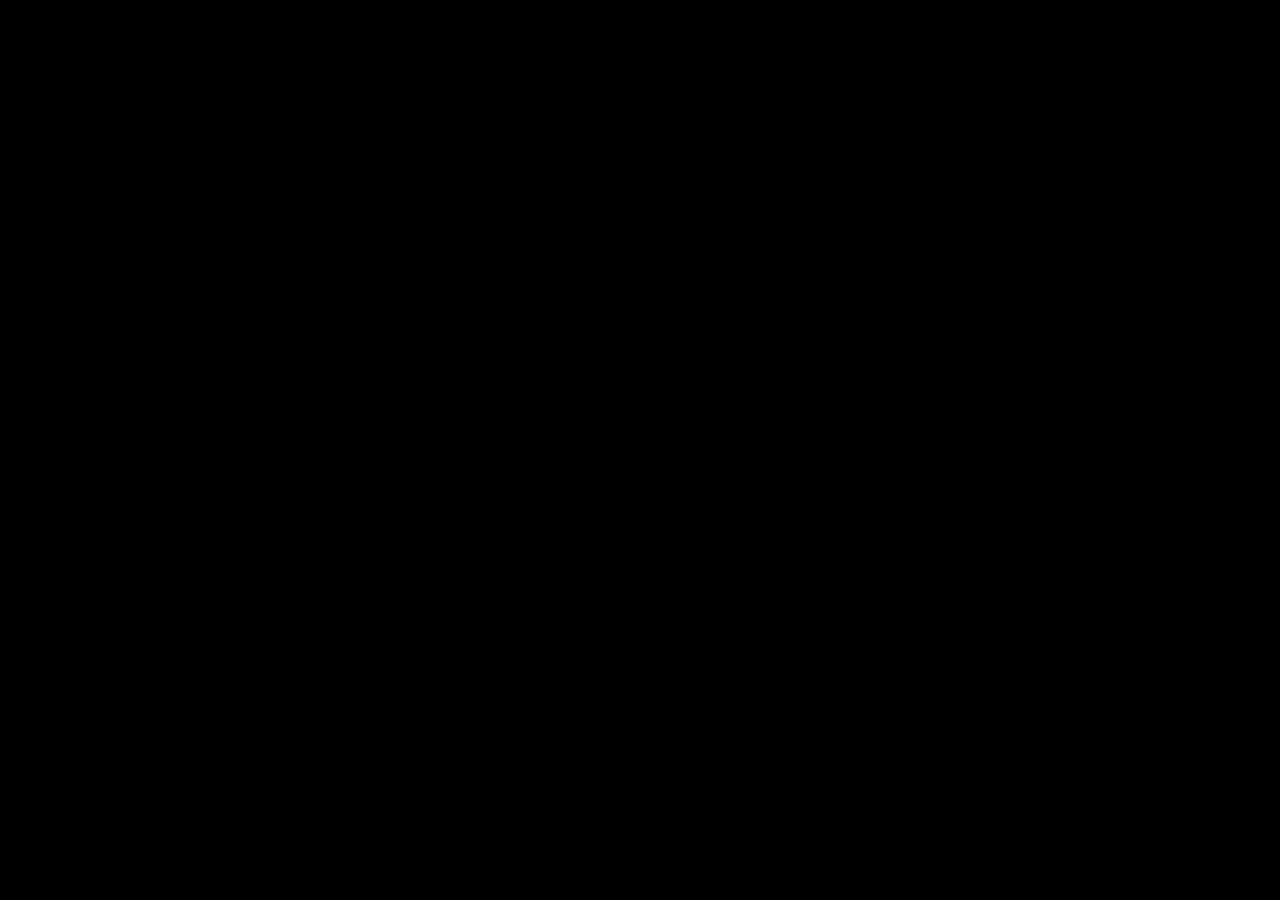
==== docs/index.html @ d2c429a2 "add file" ====
<!DOCTYPE html>
<html lang="ru">
	 <head>
	<meta charset="UTF-8">
	<meta http-equiv="X-UA-Compatible" content="IE=edge">
	<meta name="viewport" content="width=device-width, initial-scale=1.0">
	
	<link rel="stylesheet" type="text/css" href="./css/style.css">
	<title>Название страницы</title>     
</head>

	<body>


    <section class="parallax">
    
        <!-- <div class="parallax__front">
            <img src="./img/1.png" alt="">
            <img src="./img/3.png" alt="">
        </div> -->
        <div class="parallax__center">
        
        </div>
        <!-- <div class="parallax__back">
            <img src="./img/9.png" alt="">
            <img src="./img/background__man.jpg" alt="">
        </div> -->
    </section>


		
	
		<!-- <script src="https://code.jquery.com/jquery-3.6.1.min.js"></script> -->
		<script src="./js/script.js"></script>
		<script src="./js/parallax.js"></script>
	</body>
</html>
---- docs/css/style.css ----
@charset "UTF-8";
/*Обнуление*/
* {
  padding: 0;
  margin: 0;
  border: 0;
}

*, *:before, *:after {
  -moz-box-sizing: border-box;
  -webkit-box-sizing: border-box;
  box-sizing: border-box;
}

:focus, :active {
  outline: none;
}

a:focus, a:active {
  outline: none;
}

nav, footer, header, aside {
  display: block;
}

html, body {
  height: 100%;
  width: 100%;
  font-size: 100%;
  line-height: 1;
  font-size: 14px;
  -ms-text-size-adjust: 100%;
  -moz-text-size-adjust: 100%;
  -webkit-text-size-adjust: 100%;
}

input, button, textarea {
  font-family: inherit;
}

input::-ms-clear {
  display: none;
}

button {
  cursor: pointer;
}

button::-moz-focus-inner {
  padding: 0;
  border: 0;
}

a, a:visited {
  text-decoration: none;
}

a:hover {
  text-decoration: none;
}

ul li {
  list-style: none;
}

img {
  vertical-align: top;
}

h1, h2, h3, h4, h5, h6 {
  font-size: inherit;
  font-weight: inherit;
}

/*--------------------*/
@font-face {
  font-family: Gilroy;
  font-display: swap;
  src: url("../fonts/Gilroy-Regular.woff2") format("woff2"), url("../fonts/Gilroy-Regular.woff") format("woff");
  font-weight: 400;
  font-style: normal;
}
@font-face {
  font-family: Gilroy;
  font-display: swap;
  src: url("../fonts/Gilroy-Semibold.woff2") format("woff2"), url("../fonts/Gilroy-Semibold.woff") format("woff");
  font-weight: 600;
  font-style: normal;
}
@font-face {
  font-family: Gilroy;
  font-display: swap;
  src: url("../fonts/Gilroy-Medium.woff2") format("woff2"), url("../fonts/Gilroy-Medium.woff") format("woff");
  font-weight: 500;
  font-style: normal;
}
@font-face {
  font-family: Gilroy;
  font-display: swap;
  src: url("../fonts/Gilroy-Bold.woff2") format("woff2"), url("../fonts/Gilroy-Bold.woff") format("woff");
  font-weight: 700;
  font-style: normal;
}
body {
  font-family: "Gilroy";
  margin: 0;
  font-family: Helvetica, sans-serif;
  background-color: black;
}

.parallax {
  min-height: 100vh;
  background: url("../img/bg__stars.png");
  position: relative;
  overflow: hidden;
}
.parallax h1 {
  margin: 0;
  color: #fff;
  position: absolute;
  top: 50%;
  left: 50%;
  transform: translate(-50%, -50%);
  text-align: center;
  text-transform: uppercase;
  font-size: 2.5em;
  line-height: 1.4em;
}
.parallax__front, .parallax__back {
  position: absolute;
  top: 0;
  left: 0;
  width: 100%;
  height: 100%;
  pointer-events: none;
}
.parallax__front {
  z-index: 1;
}
.parallax__end {
  z-index: 0;
}
.parallax__front img, .parallax__back img {
  position: absolute;
}
.parallax__front img {
  /* box-shadow: 0 0 1.5em rgba(0, 0, 0, 0.5); */
  /* max-width: 220px; */
}
.parallax__back img {
  /* max-width: 380px; */
}
.parallax__front img:nth-child(1) {
  top: 35%;
  left: -5%;
  /* width: 13%; */
}
.parallax__front img:nth-child(2) {
  top: 65%;
  right: 60%;
  /* width: 16%; */
}
.parallax__back img:nth-child(1) {
  top: 45%;
  left: 30%;
  /* width: 16%; */
}
.parallax__back img:nth-child(2) {
  bottom: 0;
  left: 0;
  /* width: 100%; */
  max-width: 1400px;
}
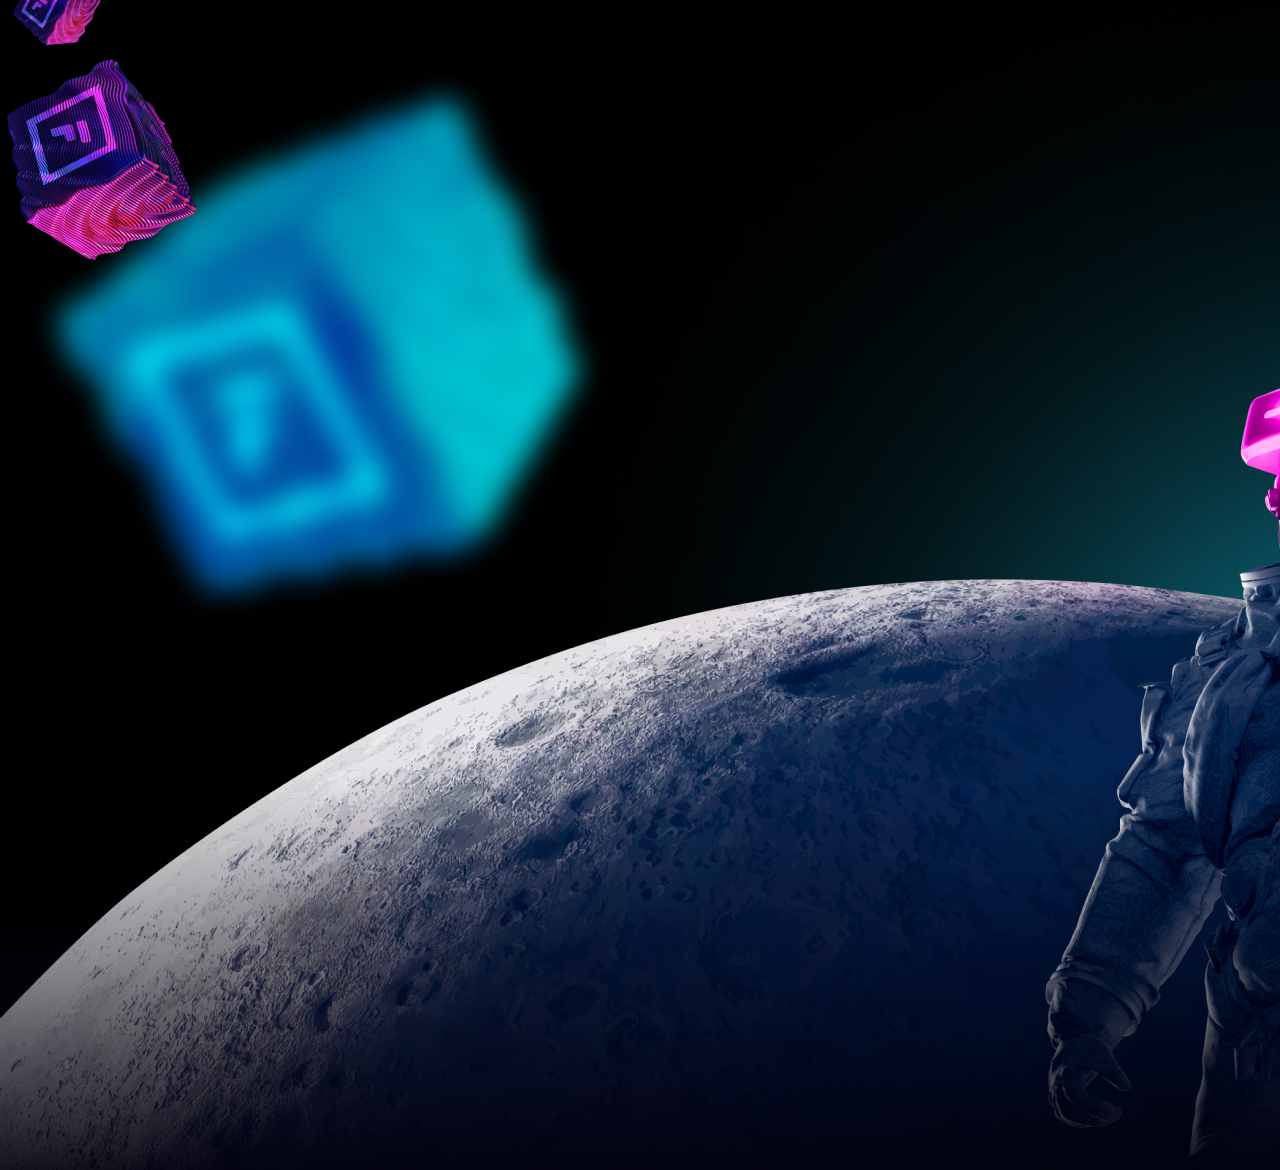
==== commit 46fb2e41: "fixed parallax" ====
--- a/docs/index.html
+++ b/docs/index.html
@@ -5,26 +5,24 @@
 	<meta http-equiv="X-UA-Compatible" content="IE=edge">
 	<meta name="viewport" content="width=device-width, initial-scale=1.0">
 	
-	<link rel="stylesheet" type="text/css" href="./css/style.css">
+	<link rel="stylesheet" type="text/css" href="./css/style.min.css">
 	<title>Название страницы</title>     
 </head>
 
 	<body>
 
 
-    <section class="parallax">
-    
-        <!-- <div class="parallax__front">
+    <section class="parallax parallax__container">
+        <div class="parallax__front">
             <img src="./img/1.png" alt="">
             <img src="./img/3.png" alt="">
-        </div> -->
+        </div>
         <div class="parallax__center">
-        
+            <img src="./img/new man2.png" alt="">
         </div>
-        <!-- <div class="parallax__back">
+        <div class="parallax__back">
             <img src="./img/9.png" alt="">
-            <img src="./img/background__man.jpg" alt="">
-        </div> -->
+        </div>
     </section>
 
 
--- a/docs/css/style.min.css
+++ b/docs/css/style.min.css
@@ -0,0 +1,168 @@
+@charset "UTF-8";
+/*Обнуление*/
+* {
+  padding: 0;
+  margin: 0;
+  border: 0;
+}
+
+*, *:before, *:after {
+  -moz-box-sizing: border-box;
+  -webkit-box-sizing: border-box;
+  box-sizing: border-box;
+}
+
+:focus, :active {
+  outline: none;
+}
+
+a:focus, a:active {
+  outline: none;
+}
+
+nav, footer, header, aside {
+  display: block;
+}
+
+html, body {
+  height: 100%;
+  width: 100%;
+  font-size: 100%;
+  line-height: 1;
+  font-size: 14px;
+  -ms-text-size-adjust: 100%;
+  -moz-text-size-adjust: 100%;
+  -webkit-text-size-adjust: 100%;
+}
+
+input, button, textarea {
+  font-family: inherit;
+}
+
+input::-ms-clear {
+  display: none;
+}
+
+button {
+  cursor: pointer;
+}
+
+button::-moz-focus-inner {
+  padding: 0;
+  border: 0;
+}
+
+a, a:visited {
+  text-decoration: none;
+}
+
+a:hover {
+  text-decoration: none;
+}
+
+ul li {
+  list-style: none;
+}
+
+img {
+  vertical-align: top;
+}
+
+h1, h2, h3, h4, h5, h6 {
+  font-size: inherit;
+  font-weight: inherit;
+}
+
+/*--------------------*/
+@font-face {
+  font-family: Gilroy;
+  font-display: swap;
+  src: url("../fonts/Gilroy-Regular.woff2") format("woff2"), url("../fonts/Gilroy-Regular.woff") format("woff");
+  font-weight: 400;
+  font-style: normal;
+}
+@font-face {
+  font-family: Gilroy;
+  font-display: swap;
+  src: url("../fonts/Gilroy-Semibold.woff2") format("woff2"), url("../fonts/Gilroy-Semibold.woff") format("woff");
+  font-weight: 600;
+  font-style: normal;
+}
+@font-face {
+  font-family: Gilroy;
+  font-display: swap;
+  src: url("../fonts/Gilroy-Medium.woff2") format("woff2"), url("../fonts/Gilroy-Medium.woff") format("woff");
+  font-weight: 500;
+  font-style: normal;
+}
+@font-face {
+  font-family: Gilroy;
+  font-display: swap;
+  src: url("../fonts/Gilroy-Bold.woff2") format("woff2"), url("../fonts/Gilroy-Bold.woff") format("woff");
+  font-weight: 700;
+  font-style: normal;
+}
+body {
+  font-family: "Gilroy";
+  margin: 0;
+  font-family: Helvetica, sans-serif;
+  background-color: black;
+}
+
+[class*=__container] {
+  max-width: 1920px;
+  margin: 0 auto;
+}
+
+.parallax {
+  display: flex;
+  height: 1170px;
+  background: url("../img/bg_effects.png") no-repeat;
+  position: relative;
+  overflow: hidden;
+}
+.parallax__front, .parallax__back, .parallax__front {
+  position: absolute;
+  top: 0;
+  left: 0;
+  width: 100%;
+  height: 100%;
+  pointer-events: none;
+}
+.parallax__end {
+  z-index: 0;
+}
+.parallax__center {
+  z-index: 1;
+}
+.parallax__front {
+  z-index: 2;
+}
+.parallax__front img, .parallax__back img, .parallax__center img {
+  position: absolute;
+}
+.parallax__front img {
+  /* box-shadow: 0 0 1.5em rgba(0, 0, 0, 0.5); */
+  /* max-width: 220px; */
+}
+.parallax__back img {
+  /* max-width: 380px; */
+}
+.parallax__front img:nth-child(1) {
+  margin-top: -50px;
+  /* width: 13%; */
+}
+.parallax__front img:nth-child(2) {
+  margin-top: 50px;
+  /* width: 16%; */
+}
+.parallax__back img:nth-child(1) {
+  margin-top: 50px;
+  /* width: 16%; */
+}
+.parallax__back img:nth-child(2) {
+  /* width: 100%; */
+}
+.parallax__center img:nth-child(1) {
+  width: 1920px;
+}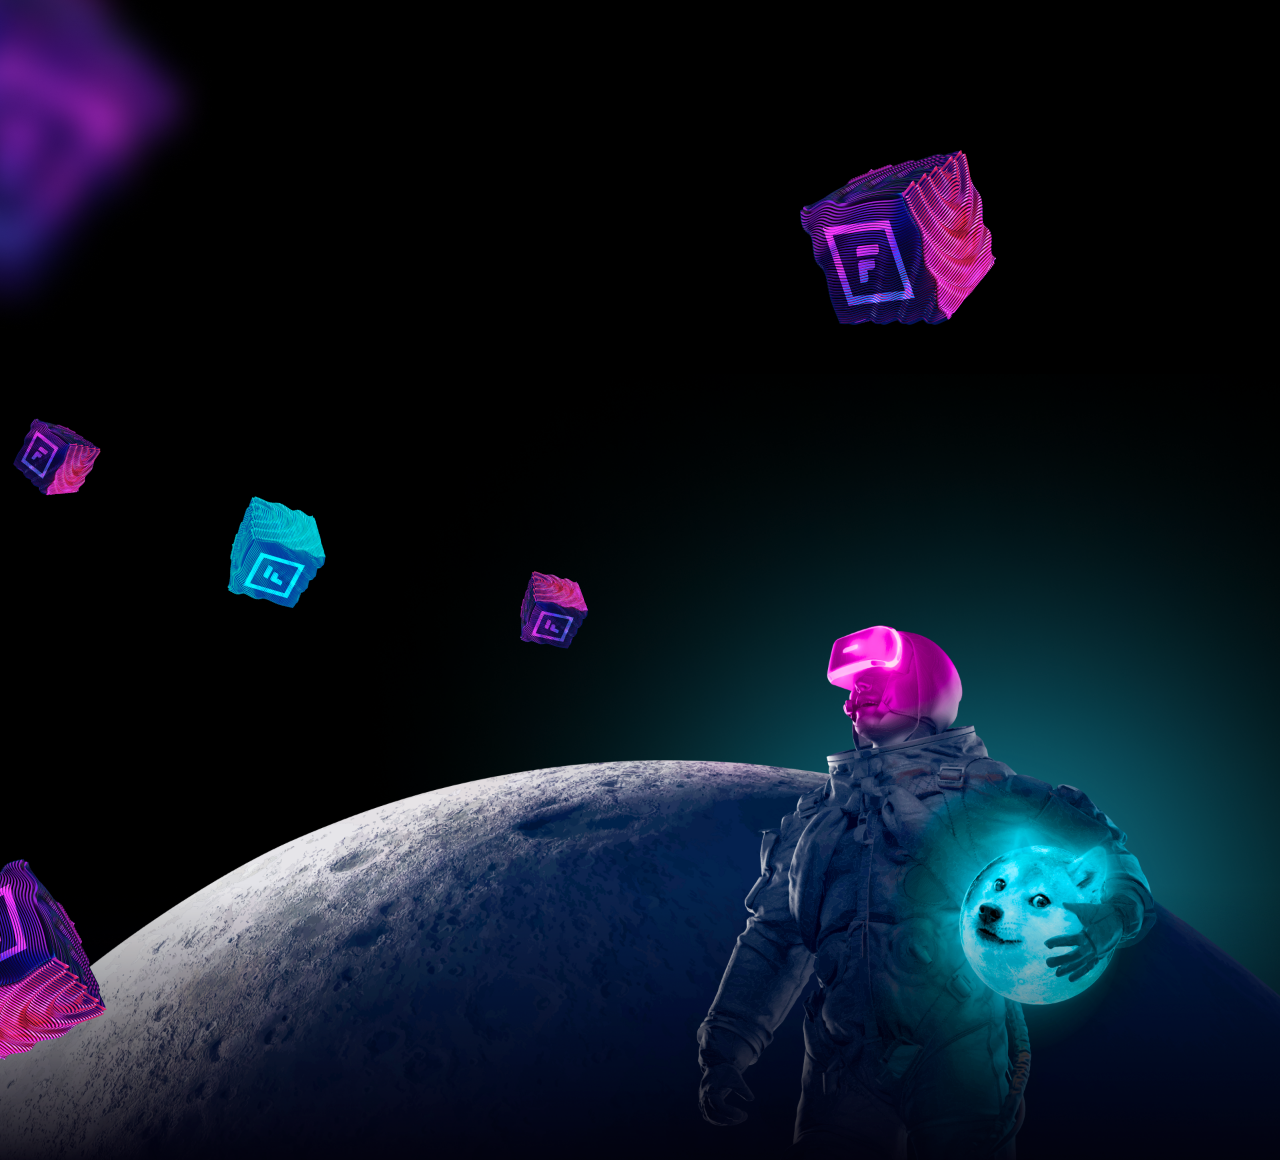
==== commit dbbb6f90: "final parallax" ====
--- a/docs/index.html
+++ b/docs/index.html
@@ -14,21 +14,35 @@
 
     <section class="parallax parallax__container">
         <div class="parallax__front">
-            <img src="./img/1.png" alt="">
-            <img src="./img/3.png" alt="">
+            <img src="./img/3.png" alt=""> 
+            <img src="./img/5.png" alt=""> 
         </div>
         <div class="parallax__center">
             <img src="./img/new man2.png" alt="">
         </div>
         <div class="parallax__back">
-            <img src="./img/9.png" alt="">
+           
+            <img src="./img/1.png" alt="">
+            <img src="./img/2.png" alt=""> 
+            <img src="./img/4.png" alt=""> 
+            <img src="./img/7.png" alt=""> 
+            <img src="./img/8.png" alt=""> 
+        
+           
+
+        </div>
+        <div class="parallax__way">
+        <img src="./img/0.png" alt="">
+        <img src="./img/9.png" alt=""> 
+           
+
         </div>
     </section>
 
 
 		
 	
-		<!-- <script src="https://code.jquery.com/jquery-3.6.1.min.js"></script> -->
+		<script src="https://code.jquery.com/jquery-3.6.1.min.js"></script>
 		<script src="./js/script.js"></script>
 		<script src="./js/parallax.js"></script>
 	</body>
--- a/docs/css/style.min.css
+++ b/docs/css/style.min.css
@@ -116,12 +116,12 @@
 
 .parallax {
   display: flex;
-  height: 1170px;
+  height: 1160px;
   background: url("../img/bg_effects.png") no-repeat;
   position: relative;
   overflow: hidden;
 }
-.parallax__front, .parallax__back, .parallax__front {
+.parallax__front, .parallax__back, .parallax__front, .parallax__way {
   position: absolute;
   top: 0;
   left: 0;
@@ -129,40 +129,71 @@
   height: 100%;
   pointer-events: none;
 }
-.parallax__end {
+.parallax__way {
   z-index: 0;
 }
-.parallax__center {
+.parallax__end {
   z-index: 1;
 }
-.parallax__front {
+.parallax__center {
   z-index: 2;
 }
-.parallax__front img, .parallax__back img, .parallax__center img {
+.parallax__front {
+  z-index: 3;
+}
+.parallax__front img, .parallax__back img, .parallax__center img, .parallax__way img {
   position: absolute;
 }
-.parallax__front img {
-  /* box-shadow: 0 0 1.5em rgba(0, 0, 0, 0.5); */
-  /* max-width: 220px; */
+.parallax__way img:nth-child(1) {
+  margin-top: -200px;
+  margin-left: -330px;
+  /* width: 13%; */
 }
-.parallax__back img {
-  /* max-width: 380px; */
+.parallax__way img:nth-child(2) {
+  margin-top: -50px;
+  margin-left: 1700px;
 }
 .parallax__front img:nth-child(1) {
-  margin-top: -50px;
+  margin-top: 850px;
+  margin-left: -90px;
   /* width: 13%; */
 }
 .parallax__front img:nth-child(2) {
-  margin-top: 50px;
+  margin-top: 150px;
+  margin-left: 800px;
   /* width: 16%; */
 }
+.parallax__center img:nth-child(1) {
+  position: absolute;
+  bottom: 0;
+  width: 100%;
+}
 .parallax__back img:nth-child(1) {
-  margin-top: 50px;
+  margin-top: 400px;
   /* width: 16%; */
 }
 .parallax__back img:nth-child(2) {
-  /* width: 100%; */
+  margin-top: 480px;
+  margin-left: 200px;
+  /* width: 16%; */
 }
-.parallax__center img:nth-child(1) {
-  width: 1920px;
+.parallax__back img:nth-child(3) {
+  margin-top: 560px;
+  margin-left: 500px;
+  /* width: 16%; */
+}
+.parallax__back img:nth-child(4) {
+  margin-top: 50px;
+  margin-left: 1400px;
+  /* width: 16%; */
+}
+.parallax__back img:nth-child(5) {
+  margin-top: 550px;
+  margin-left: 1650px;
+  /* width: 16%; */
+}
+.parallax__back img:nth-child(6) {
+  margin-top: -50px;
+  margin-left: 1700px;
+  /* width: 16%; */
 }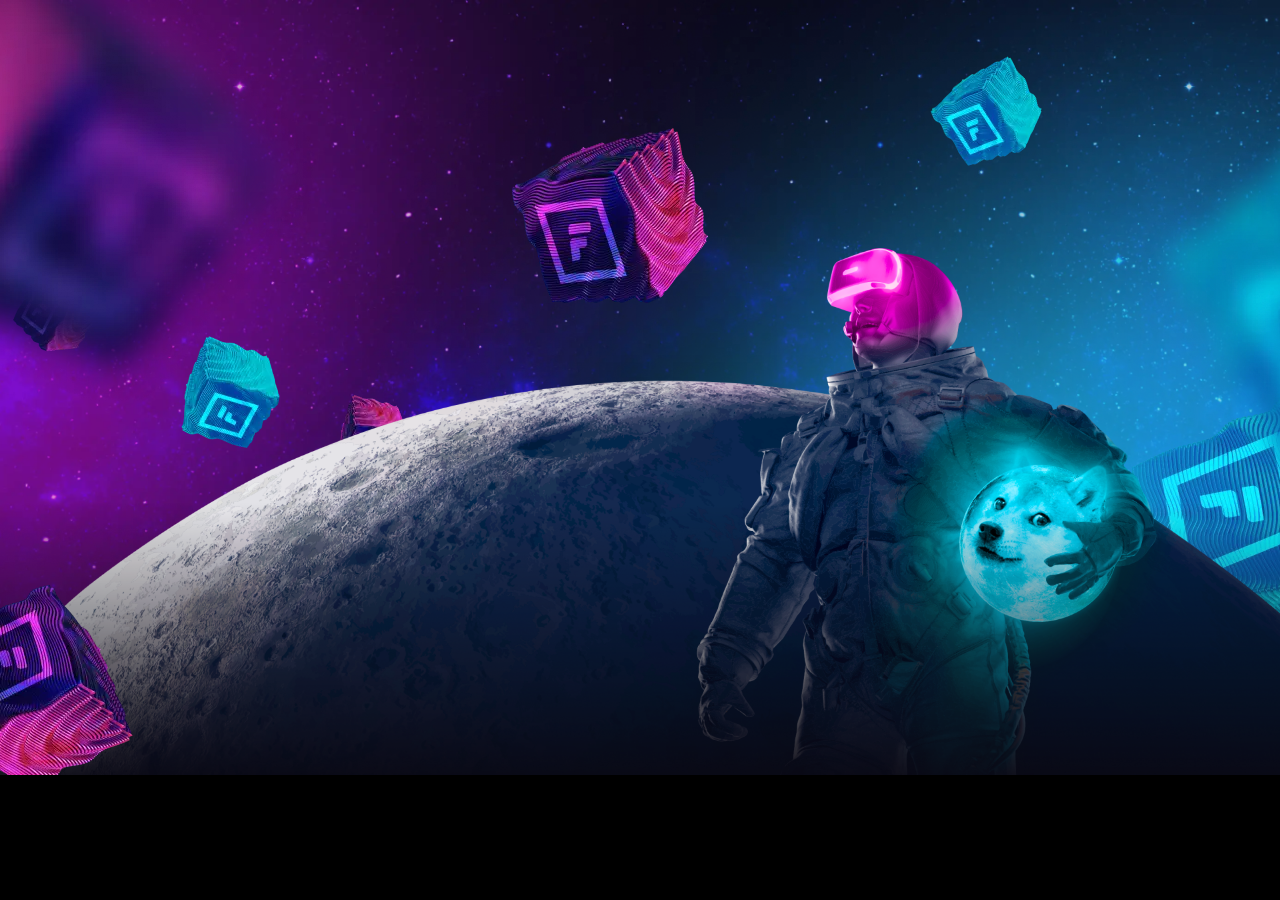
==== commit fed921cc: "fix-paralax and add webp" ====
--- a/docs/index.html
+++ b/docs/index.html
@@ -5,45 +5,42 @@
 	<meta http-equiv="X-UA-Compatible" content="IE=edge">
 	<meta name="viewport" content="width=device-width, initial-scale=1.0">
 	
-	<link rel="stylesheet" type="text/css" href="./css/style.min.css">
+	<link rel="stylesheet" type="text/css" href="./css/style.min.css?_v=20221122173001">
 	<title>Название страницы</title>     
 </head>
 
 	<body>
 
+    <section class="header header__container">
 
-    <section class="parallax parallax__container">
+    </section>
+
+    <section class="parallax parallax__box" >
         <div class="parallax__front">
-            <img src="./img/3.png" alt=""> 
-            <img src="./img/5.png" alt=""> 
+            <picture><source srcset="./img/3.webp" type="image/webp"><img src="./img/3.png" alt=""></picture> 
+            <picture><source srcset="./img/5.webp" type="image/webp"><img src="./img/5.png" alt=""></picture> 
         </div>
-        <div class="parallax__center">
+        <div class="parallax__center" >
             <img src="./img/new man2.png" alt="">
         </div>
         <div class="parallax__back">
-           
-            <img src="./img/1.png" alt="">
-            <img src="./img/2.png" alt=""> 
-            <img src="./img/4.png" alt=""> 
-            <img src="./img/7.png" alt=""> 
-            <img src="./img/8.png" alt=""> 
-        
-           
-
+            <picture><source srcset="./img/1.webp" type="image/webp"><img src="./img/1.png" alt=""></picture>
+            <picture><source srcset="./img/2.webp" type="image/webp"><img src="./img/2.png" alt=""></picture> 
+            <picture><source srcset="./img/4.webp" type="image/webp"><img src="./img/4.png" alt=""></picture> 
+            <picture><source srcset="./img/7.webp" type="image/webp"><img src="./img/7.png" alt=""></picture> 
+            <picture><source srcset="./img/8.webp" type="image/webp"><img src="./img/8.png" alt=""></picture> 
         </div>
         <div class="parallax__way">
-        <img src="./img/0.png" alt="">
-        <img src="./img/9.png" alt=""> 
-           
-
+        <picture><source srcset="./img/0.webp" type="image/webp"><img src="./img/0.png" alt=""></picture>
+        <picture><source srcset="./img/9.webp" type="image/webp"><img src="./img/9.png" alt=""></picture> 
         </div>
     </section>
 
 
 		
 	
-		<script src="https://code.jquery.com/jquery-3.6.1.min.js"></script>
-		<script src="./js/script.js"></script>
-		<script src="./js/parallax.js"></script>
+		<script src="https://code.jquery.com/jquery-3.6.1.min.js?_v=20221122173001"></script>
+		<script src="./js/script.js?_v=20221122173001"></script>
+		<script src="./js/parallax.js?_v=20221122173001"></script>
 	</body>
 </html>--- a/docs/css/style.min.css
+++ b/docs/css/style.min.css
@@ -1,199 +1 @@
-@charset "UTF-8";
-/*Обнуление*/
-* {
-  padding: 0;
-  margin: 0;
-  border: 0;
-}
-
-*, *:before, *:after {
-  -moz-box-sizing: border-box;
-  -webkit-box-sizing: border-box;
-  box-sizing: border-box;
-}
-
-:focus, :active {
-  outline: none;
-}
-
-a:focus, a:active {
-  outline: none;
-}
-
-nav, footer, header, aside {
-  display: block;
-}
-
-html, body {
-  height: 100%;
-  width: 100%;
-  font-size: 100%;
-  line-height: 1;
-  font-size: 14px;
-  -ms-text-size-adjust: 100%;
-  -moz-text-size-adjust: 100%;
-  -webkit-text-size-adjust: 100%;
-}
-
-input, button, textarea {
-  font-family: inherit;
-}
-
-input::-ms-clear {
-  display: none;
-}
-
-button {
-  cursor: pointer;
-}
-
-button::-moz-focus-inner {
-  padding: 0;
-  border: 0;
-}
-
-a, a:visited {
-  text-decoration: none;
-}
-
-a:hover {
-  text-decoration: none;
-}
-
-ul li {
-  list-style: none;
-}
-
-img {
-  vertical-align: top;
-}
-
-h1, h2, h3, h4, h5, h6 {
-  font-size: inherit;
-  font-weight: inherit;
-}
-
-/*--------------------*/
-@font-face {
-  font-family: Gilroy;
-  font-display: swap;
-  src: url("../fonts/Gilroy-Regular.woff2") format("woff2"), url("../fonts/Gilroy-Regular.woff") format("woff");
-  font-weight: 400;
-  font-style: normal;
-}
-@font-face {
-  font-family: Gilroy;
-  font-display: swap;
-  src: url("../fonts/Gilroy-Semibold.woff2") format("woff2"), url("../fonts/Gilroy-Semibold.woff") format("woff");
-  font-weight: 600;
-  font-style: normal;
-}
-@font-face {
-  font-family: Gilroy;
-  font-display: swap;
-  src: url("../fonts/Gilroy-Medium.woff2") format("woff2"), url("../fonts/Gilroy-Medium.woff") format("woff");
-  font-weight: 500;
-  font-style: normal;
-}
-@font-face {
-  font-family: Gilroy;
-  font-display: swap;
-  src: url("../fonts/Gilroy-Bold.woff2") format("woff2"), url("../fonts/Gilroy-Bold.woff") format("woff");
-  font-weight: 700;
-  font-style: normal;
-}
-body {
-  font-family: "Gilroy";
-  margin: 0;
-  font-family: Helvetica, sans-serif;
-  background-color: black;
-}
-
-[class*=__container] {
-  max-width: 1920px;
-  margin: 0 auto;
-}
-
-.parallax {
-  display: flex;
-  height: 1160px;
-  background: url("../img/bg_effects.png") no-repeat;
-  position: relative;
-  overflow: hidden;
-}
-.parallax__front, .parallax__back, .parallax__front, .parallax__way {
-  position: absolute;
-  top: 0;
-  left: 0;
-  width: 100%;
-  height: 100%;
-  pointer-events: none;
-}
-.parallax__way {
-  z-index: 0;
-}
-.parallax__end {
-  z-index: 1;
-}
-.parallax__center {
-  z-index: 2;
-}
-.parallax__front {
-  z-index: 3;
-}
-.parallax__front img, .parallax__back img, .parallax__center img, .parallax__way img {
-  position: absolute;
-}
-.parallax__way img:nth-child(1) {
-  margin-top: -200px;
-  margin-left: -330px;
-  /* width: 13%; */
-}
-.parallax__way img:nth-child(2) {
-  margin-top: -50px;
-  margin-left: 1700px;
-}
-.parallax__front img:nth-child(1) {
-  margin-top: 850px;
-  margin-left: -90px;
-  /* width: 13%; */
-}
-.parallax__front img:nth-child(2) {
-  margin-top: 150px;
-  margin-left: 800px;
-  /* width: 16%; */
-}
-.parallax__center img:nth-child(1) {
-  position: absolute;
-  bottom: 0;
-  width: 100%;
-}
-.parallax__back img:nth-child(1) {
-  margin-top: 400px;
-  /* width: 16%; */
-}
-.parallax__back img:nth-child(2) {
-  margin-top: 480px;
-  margin-left: 200px;
-  /* width: 16%; */
-}
-.parallax__back img:nth-child(3) {
-  margin-top: 560px;
-  margin-left: 500px;
-  /* width: 16%; */
-}
-.parallax__back img:nth-child(4) {
-  margin-top: 50px;
-  margin-left: 1400px;
-  /* width: 16%; */
-}
-.parallax__back img:nth-child(5) {
-  margin-top: 550px;
-  margin-left: 1650px;
-  /* width: 16%; */
-}
-.parallax__back img:nth-child(6) {
-  margin-top: -50px;
-  margin-left: 1700px;
-  /* width: 16%; */
-}+@charset "UTF-8";*{padding:0;margin:0;border:0}*,:after,:before{-webkit-box-sizing:border-box;box-sizing:border-box}:active,:focus{outline:0}a:active,a:focus{outline:0}aside,footer,header,nav{display:block}body,html{height:100%;width:100%;font-size:100%;line-height:1;font-size:14px;-ms-text-size-adjust:100%;-moz-text-size-adjust:100%;-webkit-text-size-adjust:100%}button,input,textarea{font-family:inherit}input::-ms-clear{display:none}button{cursor:pointer}button::-moz-focus-inner{padding:0;border:0}a,a:visited{text-decoration:none}a:hover{text-decoration:none}ul li{list-style:none}img{vertical-align:top}h1,h2,h3,h4,h5,h6{font-size:inherit;font-weight:inherit}@font-face{font-family:Gilroy;font-display:swap;src:url(../fonts/Gilroy-Regular.woff2) format("woff2"),url(../fonts/Gilroy-Regular.woff) format("woff");font-weight:400;font-style:normal}@font-face{font-family:Gilroy;font-display:swap;src:url(../fonts/Gilroy-Semibold.woff2) format("woff2"),url(../fonts/Gilroy-Semibold.woff) format("woff");font-weight:600;font-style:normal}@font-face{font-family:Gilroy;font-display:swap;src:url(../fonts/Gilroy-Medium.woff2) format("woff2"),url(../fonts/Gilroy-Medium.woff) format("woff");font-weight:500;font-style:normal}@font-face{font-family:Gilroy;font-display:swap;src:url(../fonts/Gilroy-Bold.woff2) format("woff2"),url(../fonts/Gilroy-Bold.woff) format("woff");font-weight:700;font-style:normal}body{font-family:Gilroy;margin:0;font-family:Helvetica,sans-serif;background-color:#000}[class*=__container]{max-width:1200px;margin:0 auto}[class*=__box]{max-width:1920px;margin:0 auto}.no-webp .parallax{background:url(../img/bg_effects.png) no-repeat}.parallax{display:-webkit-box;display:-ms-flexbox;display:flex;height:1160px;background-size:cover!important;position:relative;overflow:hidden}.parallax__back,.parallax__front,.parallax__way{position:absolute;top:0;left:0;width:100%;height:100%;pointer-events:none}.parallax__way{z-index:0}.parallax__end{z-index:1}.parallax__center{z-index:2}.parallax__front{z-index:3}.parallax__back picture,.parallax__center picture,.parallax__front picture,.parallax__way picture{position:absolute;left:50%}.parallax__way picture:nth-child(1){margin-top:-10%;margin-left:-68%;width:31%}.parallax__way picture:nth-child(2){margin-top:-1%;margin-left:37%;width:33%}.parallax__front picture:nth-child(1){margin-top:45%;margin-left:-55%;width:12%}.parallax__front picture:nth-child(2){margin-top:10%;margin-left:-10%;width:10%}.parallax__center{display:-webkit-box;display:-ms-flexbox;display:flex}.parallax__center *{position:absolute;left:0;bottom:0;width:100%;height:100%}.parallax__back picture:nth-child(1){margin-top:20%;margin-left:-50%;width:5%}.parallax__back picture:nth-child(2){margin-top:25%;margin-left:-38%;width:8%}.parallax__back picture:nth-child(3){margin-top:30%;margin-left:-25%;width:5%}.parallax__back picture:nth-child(4){margin-top:4%;margin-left:22%;width:8%}.parallax__back picture:nth-child(5){margin-top:30%;margin-left:38%;width:15%}@media (max-width:1900px){.parallax{height:1140px}}@media (max-width:1848px){.parallax{height:1120px}}@media (max-width:1816px){.parallax{height:1100px}}@media (max-width:1785px){.parallax{height:1090px}}@media (max-width:1765px){.parallax{height:1070px}}@media (max-width:1730px){.parallax{height:1050px}}@media (max-width:1700px){.parallax{height:1020px}}@media (max-width:1655px){.parallax{height:990px}}@media (max-width:1605px){.parallax{height:960px}}@media (max-width:1555px){.parallax{height:930px}}@media (max-width:1512px){.parallax{height:900px}}@media (max-width:1455px){.parallax{height:870px}}@media (max-width:1410px){.parallax{height:840px}}@media (max-width:1360px){.parallax{height:820px}}@media (max-width:1330px){.parallax{height:800px}}@media (max-width:1290px){.parallax{height:775px}}@media (max-width:1255px){.parallax{height:755px}}@media (max-width:1220px){.parallax{height:730px}}@media (max-width:1180px){.parallax{height:705px}}@media (max-width:1150px){.parallax{height:690px}}@media (max-width:1120px){.parallax{height:670px}}@media (max-width:1080px){.parallax{height:650px}}@media (max-width:1050px){.parallax{height:630px}}@media (max-width:1020px){.parallax{height:610px}}@media (max-width:990px){.parallax{height:590px}}@media (max-width:955px){.parallax{height:570px}}@media (max-width:920px){.parallax{height:550px}}@media (max-width:890px){.parallax{height:530px}}@media (max-width:860px){.parallax{height:520px}}@media (max-width:840px){.parallax{height:500px}}@media (max-width:810px){.parallax{height:480px}}@media (max-width:775px){.parallax{height:460px}}@media (max-width:745px){.parallax{height:445px}}@media (max-width:720px){.parallax{height:420px}}.webp .parallax{background:url(../img/bg_effects.webp) no-repeat}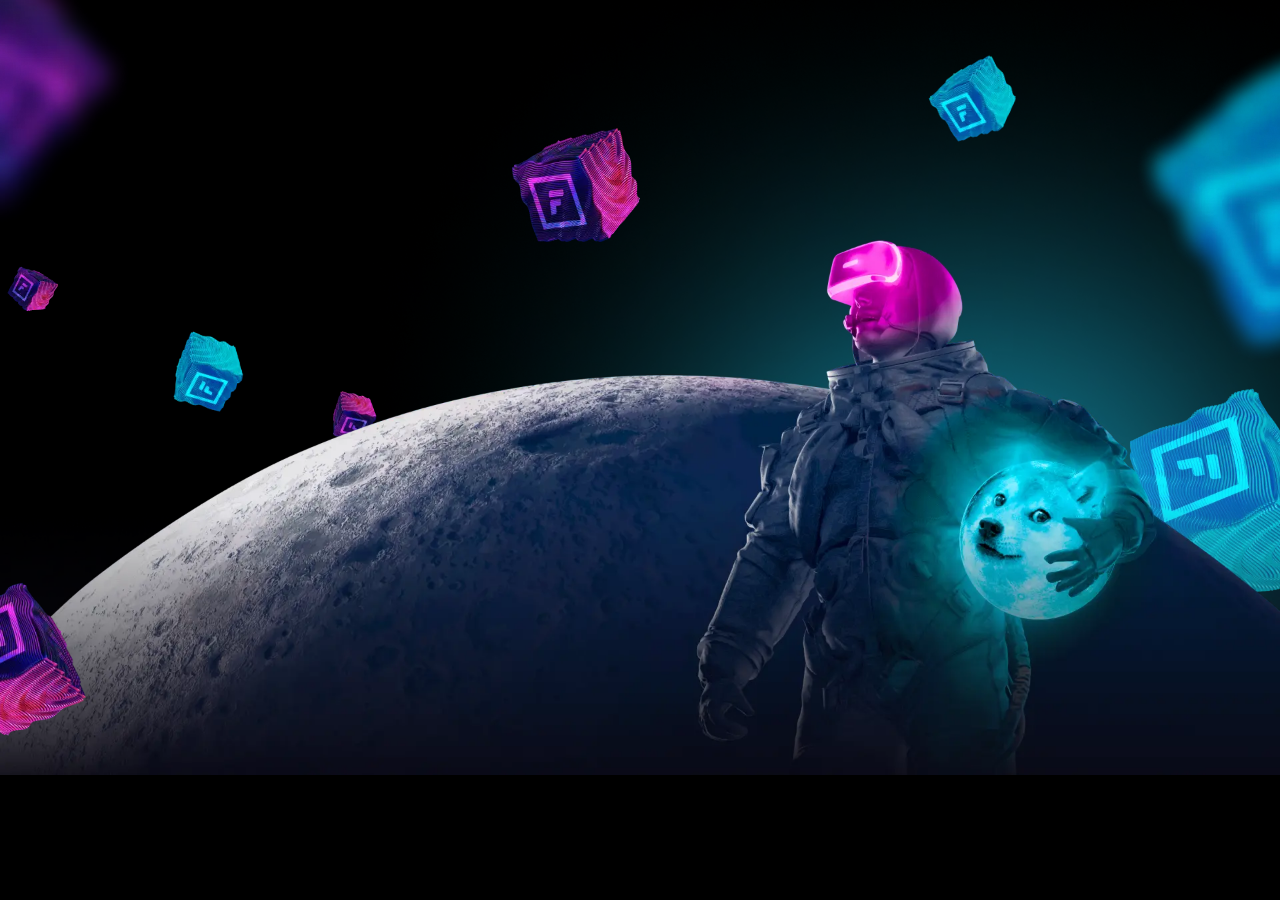
==== commit 06cf1dbf: "fix webp" ====
--- a/docs/index.html
+++ b/docs/index.html
@@ -5,7 +5,7 @@
 	<meta http-equiv="X-UA-Compatible" content="IE=edge">
 	<meta name="viewport" content="width=device-width, initial-scale=1.0">
 	
-	<link rel="stylesheet" type="text/css" href="./css/style.min.css?_v=20221122173001">
+	<link rel="stylesheet" type="text/css" href="./css/style.min.css">
 	<title>Название страницы</title>     
 </head>
 
@@ -17,30 +17,30 @@
 
     <section class="parallax parallax__box" >
         <div class="parallax__front">
-            <picture><source srcset="./img/3.webp" type="image/webp"><img src="./img/3.png" alt=""></picture> 
-            <picture><source srcset="./img/5.webp" type="image/webp"><img src="./img/5.png" alt=""></picture> 
+            <img src="./img/3.webp" alt=""> 
+            <img src="./img/5.webp" alt=""> 
         </div>
         <div class="parallax__center" >
-            <img src="./img/new man2.png" alt="">
+            <img src="./img/new man2.webp" alt="">
         </div>
         <div class="parallax__back">
-            <picture><source srcset="./img/1.webp" type="image/webp"><img src="./img/1.png" alt=""></picture>
-            <picture><source srcset="./img/2.webp" type="image/webp"><img src="./img/2.png" alt=""></picture> 
-            <picture><source srcset="./img/4.webp" type="image/webp"><img src="./img/4.png" alt=""></picture> 
-            <picture><source srcset="./img/7.webp" type="image/webp"><img src="./img/7.png" alt=""></picture> 
-            <picture><source srcset="./img/8.webp" type="image/webp"><img src="./img/8.png" alt=""></picture> 
+            <img src="./img/1.webp" alt="">
+            <img src="./img/2.webp" alt=""> 
+            <img src="./img/4.webp" alt=""> 
+            <img src="./img/7.webp" alt=""> 
+            <img src="./img/8.webp" alt=""> 
         </div>
         <div class="parallax__way">
-        <picture><source srcset="./img/0.webp" type="image/webp"><img src="./img/0.png" alt=""></picture>
-        <picture><source srcset="./img/9.webp" type="image/webp"><img src="./img/9.png" alt=""></picture> 
+        <img src="./img/0.webp" alt="">
+        <img src="./img/9.webp" alt=""> 
         </div>
     </section>
 
 
 		
 	
-		<script src="https://code.jquery.com/jquery-3.6.1.min.js?_v=20221122173001"></script>
-		<script src="./js/script.js?_v=20221122173001"></script>
-		<script src="./js/parallax.js?_v=20221122173001"></script>
+		<script src="https://code.jquery.com/jquery-3.6.1.min.js"></script>
+		<script src="./js/script.js"></script>
+		<script src="./js/parallax.js"></script>
 	</body>
 </html>--- a/docs/css/style.min.css
+++ b/docs/css/style.min.css
@@ -1 +1,376 @@
-@charset "UTF-8";*{padding:0;margin:0;border:0}*,:after,:before{-webkit-box-sizing:border-box;box-sizing:border-box}:active,:focus{outline:0}a:active,a:focus{outline:0}aside,footer,header,nav{display:block}body,html{height:100%;width:100%;font-size:100%;line-height:1;font-size:14px;-ms-text-size-adjust:100%;-moz-text-size-adjust:100%;-webkit-text-size-adjust:100%}button,input,textarea{font-family:inherit}input::-ms-clear{display:none}button{cursor:pointer}button::-moz-focus-inner{padding:0;border:0}a,a:visited{text-decoration:none}a:hover{text-decoration:none}ul li{list-style:none}img{vertical-align:top}h1,h2,h3,h4,h5,h6{font-size:inherit;font-weight:inherit}@font-face{font-family:Gilroy;font-display:swap;src:url(../fonts/Gilroy-Regular.woff2) format("woff2"),url(../fonts/Gilroy-Regular.woff) format("woff");font-weight:400;font-style:normal}@font-face{font-family:Gilroy;font-display:swap;src:url(../fonts/Gilroy-Semibold.woff2) format("woff2"),url(../fonts/Gilroy-Semibold.woff) format("woff");font-weight:600;font-style:normal}@font-face{font-family:Gilroy;font-display:swap;src:url(../fonts/Gilroy-Medium.woff2) format("woff2"),url(../fonts/Gilroy-Medium.woff) format("woff");font-weight:500;font-style:normal}@font-face{font-family:Gilroy;font-display:swap;src:url(../fonts/Gilroy-Bold.woff2) format("woff2"),url(../fonts/Gilroy-Bold.woff) format("woff");font-weight:700;font-style:normal}body{font-family:Gilroy;margin:0;font-family:Helvetica,sans-serif;background-color:#000}[class*=__container]{max-width:1200px;margin:0 auto}[class*=__box]{max-width:1920px;margin:0 auto}.no-webp .parallax{background:url(../img/bg_effects.png) no-repeat}.parallax{display:-webkit-box;display:-ms-flexbox;display:flex;height:1160px;background-size:cover!important;position:relative;overflow:hidden}.parallax__back,.parallax__front,.parallax__way{position:absolute;top:0;left:0;width:100%;height:100%;pointer-events:none}.parallax__way{z-index:0}.parallax__end{z-index:1}.parallax__center{z-index:2}.parallax__front{z-index:3}.parallax__back picture,.parallax__center picture,.parallax__front picture,.parallax__way picture{position:absolute;left:50%}.parallax__way picture:nth-child(1){margin-top:-10%;margin-left:-68%;width:31%}.parallax__way picture:nth-child(2){margin-top:-1%;margin-left:37%;width:33%}.parallax__front picture:nth-child(1){margin-top:45%;margin-left:-55%;width:12%}.parallax__front picture:nth-child(2){margin-top:10%;margin-left:-10%;width:10%}.parallax__center{display:-webkit-box;display:-ms-flexbox;display:flex}.parallax__center *{position:absolute;left:0;bottom:0;width:100%;height:100%}.parallax__back picture:nth-child(1){margin-top:20%;margin-left:-50%;width:5%}.parallax__back picture:nth-child(2){margin-top:25%;margin-left:-38%;width:8%}.parallax__back picture:nth-child(3){margin-top:30%;margin-left:-25%;width:5%}.parallax__back picture:nth-child(4){margin-top:4%;margin-left:22%;width:8%}.parallax__back picture:nth-child(5){margin-top:30%;margin-left:38%;width:15%}@media (max-width:1900px){.parallax{height:1140px}}@media (max-width:1848px){.parallax{height:1120px}}@media (max-width:1816px){.parallax{height:1100px}}@media (max-width:1785px){.parallax{height:1090px}}@media (max-width:1765px){.parallax{height:1070px}}@media (max-width:1730px){.parallax{height:1050px}}@media (max-width:1700px){.parallax{height:1020px}}@media (max-width:1655px){.parallax{height:990px}}@media (max-width:1605px){.parallax{height:960px}}@media (max-width:1555px){.parallax{height:930px}}@media (max-width:1512px){.parallax{height:900px}}@media (max-width:1455px){.parallax{height:870px}}@media (max-width:1410px){.parallax{height:840px}}@media (max-width:1360px){.parallax{height:820px}}@media (max-width:1330px){.parallax{height:800px}}@media (max-width:1290px){.parallax{height:775px}}@media (max-width:1255px){.parallax{height:755px}}@media (max-width:1220px){.parallax{height:730px}}@media (max-width:1180px){.parallax{height:705px}}@media (max-width:1150px){.parallax{height:690px}}@media (max-width:1120px){.parallax{height:670px}}@media (max-width:1080px){.parallax{height:650px}}@media (max-width:1050px){.parallax{height:630px}}@media (max-width:1020px){.parallax{height:610px}}@media (max-width:990px){.parallax{height:590px}}@media (max-width:955px){.parallax{height:570px}}@media (max-width:920px){.parallax{height:550px}}@media (max-width:890px){.parallax{height:530px}}@media (max-width:860px){.parallax{height:520px}}@media (max-width:840px){.parallax{height:500px}}@media (max-width:810px){.parallax{height:480px}}@media (max-width:775px){.parallax{height:460px}}@media (max-width:745px){.parallax{height:445px}}@media (max-width:720px){.parallax{height:420px}}.webp .parallax{background:url(../img/bg_effects.webp) no-repeat}+@charset "UTF-8";
+/*Обнуление*/
+* {
+  padding: 0;
+  margin: 0;
+  border: 0;
+}
+
+*, *:before, *:after {
+  -moz-box-sizing: border-box;
+  -webkit-box-sizing: border-box;
+  box-sizing: border-box;
+}
+
+:focus, :active {
+  outline: none;
+}
+
+a:focus, a:active {
+  outline: none;
+}
+
+nav, footer, header, aside {
+  display: block;
+}
+
+html, body {
+  height: 100%;
+  width: 100%;
+  font-size: 100%;
+  line-height: 1;
+  font-size: 14px;
+  -ms-text-size-adjust: 100%;
+  -moz-text-size-adjust: 100%;
+  -webkit-text-size-adjust: 100%;
+}
+
+input, button, textarea {
+  font-family: inherit;
+}
+
+input::-ms-clear {
+  display: none;
+}
+
+button {
+  cursor: pointer;
+}
+
+button::-moz-focus-inner {
+  padding: 0;
+  border: 0;
+}
+
+a, a:visited {
+  text-decoration: none;
+}
+
+a:hover {
+  text-decoration: none;
+}
+
+ul li {
+  list-style: none;
+}
+
+img {
+  vertical-align: top;
+}
+
+h1, h2, h3, h4, h5, h6 {
+  font-size: inherit;
+  font-weight: inherit;
+}
+
+/*--------------------*/
+@font-face {
+  font-family: Gilroy;
+  font-display: swap;
+  src: url("../fonts/Gilroy-Regular.woff2") format("woff2"), url("../fonts/Gilroy-Regular.woff") format("woff");
+  font-weight: 400;
+  font-style: normal;
+}
+@font-face {
+  font-family: Gilroy;
+  font-display: swap;
+  src: url("../fonts/Gilroy-Semibold.woff2") format("woff2"), url("../fonts/Gilroy-Semibold.woff") format("woff");
+  font-weight: 600;
+  font-style: normal;
+}
+@font-face {
+  font-family: Gilroy;
+  font-display: swap;
+  src: url("../fonts/Gilroy-Medium.woff2") format("woff2"), url("../fonts/Gilroy-Medium.woff") format("woff");
+  font-weight: 500;
+  font-style: normal;
+}
+@font-face {
+  font-family: Gilroy;
+  font-display: swap;
+  src: url("../fonts/Gilroy-Bold.woff2") format("woff2"), url("../fonts/Gilroy-Bold.woff") format("woff");
+  font-weight: 700;
+  font-style: normal;
+}
+body {
+  font-family: "Gilroy";
+  margin: 0;
+  font-family: Helvetica, sans-serif;
+  background-color: black;
+}
+
+[class*=__container] {
+  max-width: 1200px;
+  margin: 0 auto;
+}
+
+[class*=__box] {
+  max-width: 1920px;
+  margin: 0 auto;
+}
+
+.parallax {
+  display: flex;
+  height: 1160px;
+  background: url("../img/bg_effects.png") no-repeat;
+  background-size: cover !important;
+  position: relative;
+  overflow: hidden;
+}
+@media (max-width: 1900px) {
+  .parallax {
+    height: 1140px;
+  }
+}
+@media (max-width: 1848px) {
+  .parallax {
+    height: 1120px;
+  }
+}
+@media (max-width: 1816px) {
+  .parallax {
+    height: 1100px;
+  }
+}
+@media (max-width: 1785px) {
+  .parallax {
+    height: 1090px;
+  }
+}
+@media (max-width: 1765px) {
+  .parallax {
+    height: 1070px;
+  }
+}
+@media (max-width: 1730px) {
+  .parallax {
+    height: 1050px;
+  }
+}
+@media (max-width: 1700px) {
+  .parallax {
+    height: 1020px;
+  }
+}
+@media (max-width: 1655px) {
+  .parallax {
+    height: 990px;
+  }
+}
+@media (max-width: 1605px) {
+  .parallax {
+    height: 960px;
+  }
+}
+@media (max-width: 1555px) {
+  .parallax {
+    height: 930px;
+  }
+}
+@media (max-width: 1512px) {
+  .parallax {
+    height: 900px;
+  }
+}
+@media (max-width: 1455px) {
+  .parallax {
+    height: 870px;
+  }
+}
+@media (max-width: 1410px) {
+  .parallax {
+    height: 840px;
+  }
+}
+@media (max-width: 1360px) {
+  .parallax {
+    height: 820px;
+  }
+}
+@media (max-width: 1330px) {
+  .parallax {
+    height: 800px;
+  }
+}
+@media (max-width: 1290px) {
+  .parallax {
+    height: 775px;
+  }
+}
+@media (max-width: 1255px) {
+  .parallax {
+    height: 755px;
+  }
+}
+@media (max-width: 1220px) {
+  .parallax {
+    height: 730px;
+  }
+}
+@media (max-width: 1180px) {
+  .parallax {
+    height: 705px;
+  }
+}
+@media (max-width: 1150px) {
+  .parallax {
+    height: 690px;
+  }
+}
+@media (max-width: 1120px) {
+  .parallax {
+    height: 670px;
+  }
+}
+@media (max-width: 1080px) {
+  .parallax {
+    height: 650px;
+  }
+}
+@media (max-width: 1050px) {
+  .parallax {
+    height: 630px;
+  }
+}
+@media (max-width: 1020px) {
+  .parallax {
+    height: 610px;
+  }
+}
+@media (max-width: 990px) {
+  .parallax {
+    height: 590px;
+  }
+}
+@media (max-width: 955px) {
+  .parallax {
+    height: 570px;
+  }
+}
+@media (max-width: 920px) {
+  .parallax {
+    height: 550px;
+  }
+}
+@media (max-width: 890px) {
+  .parallax {
+    height: 530px;
+  }
+}
+@media (max-width: 860px) {
+  .parallax {
+    height: 520px;
+  }
+}
+@media (max-width: 840px) {
+  .parallax {
+    height: 500px;
+  }
+}
+@media (max-width: 810px) {
+  .parallax {
+    height: 480px;
+  }
+}
+@media (max-width: 775px) {
+  .parallax {
+    height: 460px;
+  }
+}
+@media (max-width: 745px) {
+  .parallax {
+    height: 445px;
+  }
+}
+@media (max-width: 720px) {
+  .parallax {
+    height: 420px;
+  }
+}
+.parallax__front, .parallax__back, .parallax__front, .parallax__way {
+  position: absolute;
+  top: 0;
+  left: 0;
+  width: 100%;
+  height: 100%;
+  pointer-events: none;
+}
+.parallax__way {
+  z-index: 0;
+}
+.parallax__end {
+  z-index: 1;
+}
+.parallax__center {
+  z-index: 2;
+}
+.parallax__front {
+  z-index: 3;
+}
+.parallax__front img, .parallax__back img, .parallax__center img, .parallax__way img {
+  position: absolute;
+  left: 50%;
+}
+.parallax__way img:nth-child(1) {
+  margin-top: -10%;
+  margin-left: -68%;
+  width: 31%;
+}
+.parallax__way img:nth-child(2) {
+  margin-top: -1%;
+  margin-left: 37%;
+  width: 33%;
+}
+.parallax__front img:nth-child(1) {
+  margin-top: 45%;
+  margin-left: -55%;
+  width: 12%;
+}
+.parallax__front img:nth-child(2) {
+  margin-top: 10%;
+  margin-left: -10%;
+  width: 10%;
+}
+.parallax__center img:nth-child(1) {
+  position: absolute;
+  left: 0;
+  bottom: 0;
+  width: 100%;
+}
+.parallax__back img:nth-child(1) {
+  margin-top: 20%;
+  margin-left: -50%;
+  width: 5%;
+}
+.parallax__back img:nth-child(2) {
+  margin-top: 25%;
+  margin-left: -38%;
+  width: 8%;
+}
+.parallax__back img:nth-child(3) {
+  margin-top: 30%;
+  margin-left: -25%;
+  width: 5%;
+}
+.parallax__back img:nth-child(4) {
+  margin-top: 4%;
+  margin-left: 22%;
+  width: 8%;
+  /* width: 16%; */
+}
+.parallax__back img:nth-child(5) {
+  margin-top: 30%;
+  margin-left: 38%;
+  width: 15%;
+  /* width: 16%; */
+}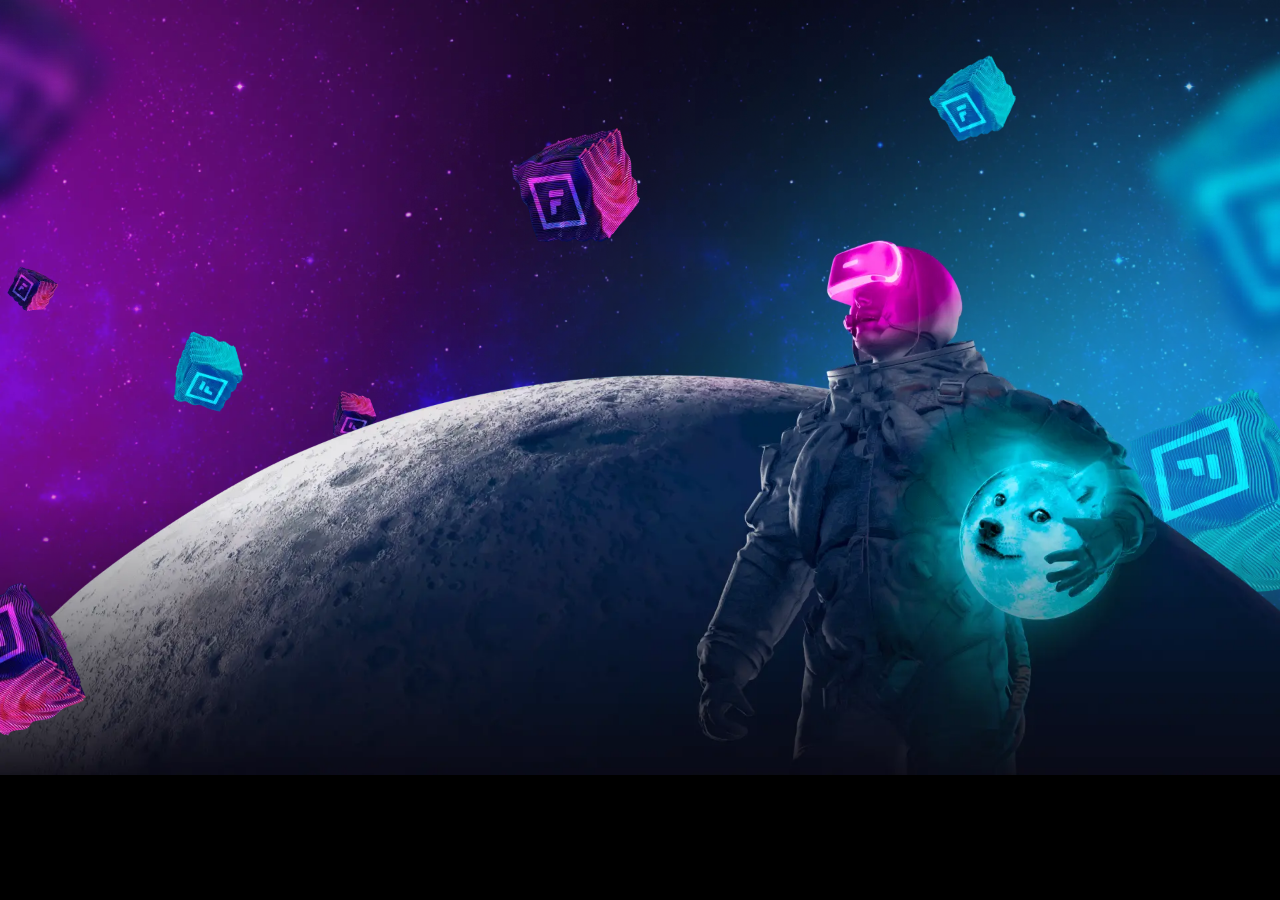
==== commit daab50f3: "fix" ====
--- a/docs/index.html
+++ b/docs/index.html
@@ -11,34 +11,31 @@
 
 	<body>
 
-    <section class="header header__container">
+        <section class="header header__container">
 
-    </section>
+        </section>
+        
+        <section class="parallax parallax__box" >
+            <div class="parallax__front">
+                <img src="./img/3.webp" alt=""> 
+                <img src="./img/5.webp" alt=""> 
+            </div>
+            <div class="parallax__center" >
+                <img src="./img/new man2.webp" alt="">
+            </div>
+            <div class="parallax__back">
+                <img src="./img/1.webp" alt="">
+                <img src="./img/2.webp" alt=""> 
+                <img src="./img/4.webp" alt=""> 
+                <img src="./img/7.webp" alt=""> 
+                <img src="./img/8.webp" alt=""> 
+            </div>
+            <div class="parallax__way">
+            <img src="./img/0.webp" alt="">
+            <img src="./img/9.webp" alt=""> 
+            </div>
+        </section>
 
-    <section class="parallax parallax__box" >
-        <div class="parallax__front">
-            <img src="./img/3.webp" alt=""> 
-            <img src="./img/5.webp" alt=""> 
-        </div>
-        <div class="parallax__center" >
-            <img src="./img/new man2.webp" alt="">
-        </div>
-        <div class="parallax__back">
-            <img src="./img/1.webp" alt="">
-            <img src="./img/2.webp" alt=""> 
-            <img src="./img/4.webp" alt=""> 
-            <img src="./img/7.webp" alt=""> 
-            <img src="./img/8.webp" alt=""> 
-        </div>
-        <div class="parallax__way">
-        <img src="./img/0.webp" alt="">
-        <img src="./img/9.webp" alt=""> 
-        </div>
-    </section>
-
-
-		
-	
 		<script src="https://code.jquery.com/jquery-3.6.1.min.js"></script>
 		<script src="./js/script.js"></script>
 		<script src="./js/parallax.js"></script>
--- a/docs/css/style.min.css
+++ b/docs/css/style.min.css
@@ -122,7 +122,7 @@
 .parallax {
   display: flex;
   height: 1160px;
-  background: url("../img/bg_effects.png") no-repeat;
+  background: url("../img/bg_effects.webp") no-repeat;
   background-size: cover !important;
   position: relative;
   overflow: hidden;
@@ -294,7 +294,42 @@
 }
 @media (max-width: 720px) {
   .parallax {
-    height: 420px;
+    height: 430px;
+  }
+}
+@media (max-width: 700px) {
+  .parallax {
+    height: 410px;
+  }
+}
+@media (max-width: 660px) {
+  .parallax {
+    height: 380px;
+  }
+}
+@media (max-width: 600px) {
+  .parallax {
+    height: 350px;
+  }
+}
+@media (max-width: 560px) {
+  .parallax {
+    height: 300px;
+  }
+}
+@media (max-width: 490px) {
+  .parallax {
+    height: 280px;
+  }
+}
+@media (max-width: 450px) {
+  .parallax {
+    height: 250px;
+  }
+}
+@media (max-width: 360px) {
+  .parallax {
+    height: 200px;
   }
 }
 .parallax__front, .parallax__back, .parallax__front, .parallax__way {
@@ -366,11 +401,9 @@
   margin-top: 4%;
   margin-left: 22%;
   width: 8%;
-  /* width: 16%; */
 }
 .parallax__back img:nth-child(5) {
   margin-top: 30%;
   margin-left: 38%;
   width: 15%;
-  /* width: 16%; */
 }